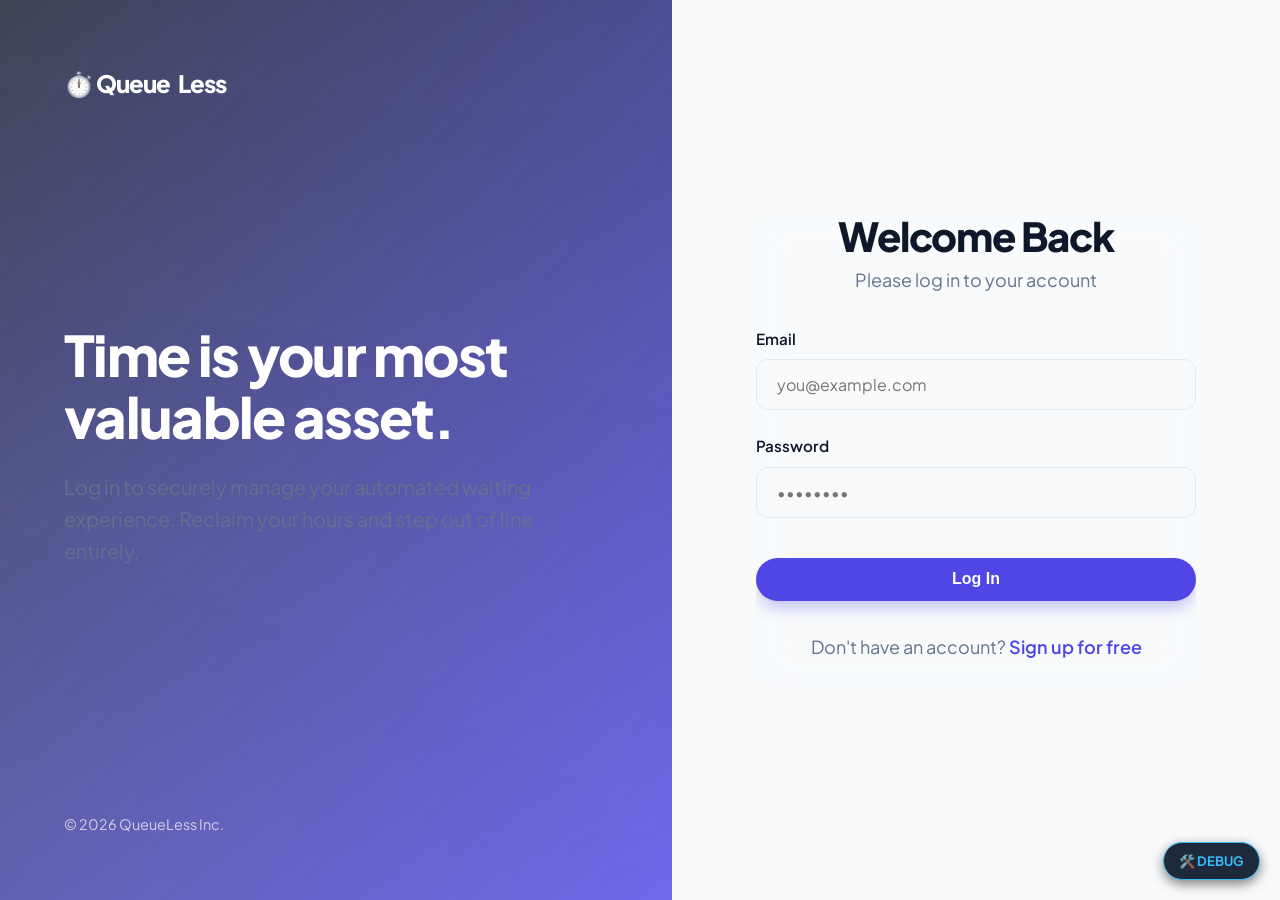
==== QueueLess/admin_dashboard.html @ 06813c3f "first commit" ====
<!DOCTYPE html>
<html lang="en">

<head>
    <meta charset="UTF-8">
    <meta name="viewport" content="width=device-width, initial-scale=1.0">
    <title>Admin Dashboard - QueueLess</title>
    <link href="https://fonts.googleapis.com/css2?family=Inter:wght@400;500;600;700;800&display=swap" rel="stylesheet">
    <link rel="stylesheet" href="assets/css/style.css">
    <style>
        .stat-card {
            display: flex;
            flex-direction: column;
            align-items: center;
            justify-content: center;
            padding: 2.5rem 2rem;
            text-align: center;
            background: linear-gradient(135deg, rgba(30, 41, 59, 0.7), rgba(15, 23, 42, 0.8));
        }

        .stat-card .value {
            font-size: 3.5rem;
            font-weight: 800;
            background: linear-gradient(135deg, var(--primary), var(--secondary));
            -webkit-background-clip: text;
            background-clip: text;
            -webkit-text-fill-color: transparent;
            line-height: 1;
            margin-bottom: 0.75rem;
            filter: drop-shadow(0 2px 10px rgba(99, 102, 241, 0.4));
        }

        .stat-card .label {
            color: var(--text-muted);
            font-weight: 600;
            text-transform: uppercase;
            letter-spacing: 0.1em;
            font-size: 0.85rem;
        }

        /* Tabs */
        .tabs {
            display: flex;
            gap: 1rem;
            margin-bottom: 2rem;
            border-bottom: 1px solid var(--border);
            padding-bottom: 1rem;
        }

        .tab-btn {
            background: transparent;
            border: none;
            color: var(--text-muted);
            font-size: 1.1rem;
            font-weight: 600;
            cursor: pointer;
            padding: 0.5rem 1rem;
            border-radius: 0.5rem;
            transition: all 0.2s;
        }

        .tab-btn:hover {
            color: white;
            background: rgba(255, 255, 255, 0.05);
        }

        .tab-btn.active {
            color: white;
            background: rgba(99, 102, 241, 0.15);
            box-shadow: inset 0 0 0 1px rgba(99, 102, 241, 0.5);
        }

        .tab-content {
            display: none;
            animation: fadeIn 0.4s ease-out;
        }

        .tab-content.active {
            display: block;
        }
    </style>
</head>

<body>
    <div class="app-layout">
        <header class="header">
            <div class="container nav">
                <a href="index.html" class="logo">⏱️ Queue<span>Less</span> <span class="badge">ADMIN</span></a>
                <div class="nav-links">
                    <span id="user-name" style="margin-right: 1.5rem; font-weight: 500; color: #e2e8f0;"></span>
                    <button onclick="logout()" class="btn btn-outline" style="padding: 0.5rem 1.25rem;">Logout</button>
                </div>
            </div>
        </header>

        <div style="position: fixed; top: 12%; right: 8%; font-size: 5rem; opacity: 0.03; z-index: -1;" class="float">🛡️</div>
        <div style="position: fixed; bottom: 15%; left: 8%; font-size: 6rem; opacity: 0.02; z-index: -1;" class="float delay-4">🔑</div>

        <main class="main-content container reveal">
            <div style="display: flex; justify-content: space-between; align-items: center; margin-bottom: 2.5rem;">
                <h2>System Overview</h2>
                <button onclick="generateMockData(this)" class="btn btn-secondary">
                    ⚙️ Generate Mock Data
                </button>
            </div>

            <div class="grid grid-3 mb-4" id="stats-grid">
                <!-- Stats injected here -->
                <p class="text-muted">Loading analytics...</p>
            </div>

            <div class="card mt-4" style="padding: 0; overflow: hidden;">
                <div
                    style="padding: 2rem 2rem 1rem; display: flex; justify-content: space-between; align-items: center; border-bottom: 1px solid var(--border); margin-bottom: 1.5rem;">
                    <div class="tabs" style="border: none; padding: 0; margin: 0;">
                        <button class="tab-btn active" onclick="switchTab('businesses')">🏢 Businesses</button>
                        <button class="tab-btn" onclick="switchTab('customers')">👥 Customers</button>
                    </div>
                    <button onclick="openUserModal()" class="btn btn-primary"
                        style="padding: 0.5rem 1rem; font-size: 0.9rem;">+ Add User</button>
                </div>

                <!-- Businesses Tab -->
                <div id="tab-businesses" class="tab-content active" style="padding: 0 2rem 2rem; overflow-x: auto;">
                    <table>
                        <thead>
                            <tr>
                                <th>User ID</th>
                                <th>Name / Email</th>
                                <th>Business Info</th>
                                <th>Location</th>
                                <th>Joined</th>
                                <th>Actions</th>
                            </tr>
                        </thead>
                        <tbody id="businesses-table">
                            <!-- Table rows injected here -->
                        </tbody>
                    </table>
                </div>

                <!-- Customers Tab -->
                <div id="tab-customers" class="tab-content" style="padding: 0 2rem 2rem; overflow-x: auto;">
                    <table>
                        <thead>
                            <tr>
                                <th>User ID</th>
                                <th>Name</th>
                                <th>Email</th>
                                <th>Joined</th>
                                <th>Actions</th>
                            </tr>
                        </thead>
                        <tbody id="customers-table">
                            <!-- Table rows injected here -->
                        </tbody>
                    </table>
                </div>
            </div>
        </main>
    </div>

    <!-- User Modal Add/Edit -->
    <div id="user-modal" class="modal-overlay hidden">
        <div class="modal-content">
            <button class="modal-close" onclick="closeUserModal()">&times;</button>
            <h3 id="modal-title" style="margin-bottom: 1.5rem;">Add New User</h3>
            <form id="user-form">
                <input type="hidden" id="user-id">
                <div class="form-group">
                    <label class="form-label" for="user-name-input">Full Name</label>
                    <input type="text" id="user-name-input" class="form-control" required>
                </div>
                <div class="form-group">
                    <label class="form-label" for="user-email-input">Email</label>
                    <input type="email" id="user-email-input" class="form-control" required>
                </div>
                <div class="form-group">
                    <label class="form-label" for="user-role-input">Role</label>
                    <select id="user-role-input" class="form-control" required style="appearance: none;">
                        <option value="customer">Customer</option>
                        <option value="business">Business</option>
                        <option value="admin">Admin</option>
                    </select>
                </div>
                <div class="form-group">
                    <label class="form-label" for="user-password-input">Password <span id="pwd-hint" class="text-muted"
                            style="font-weight: 400; font-size: 0.8rem;">(Required)</span></label>
                    <input type="password" id="user-password-input" class="form-control">
                </div>
                <div style="display: flex; gap: 1rem; margin-top: 2rem;">
                    <button type="button" class="btn btn-outline" style="flex: 1;"
                        onclick="closeUserModal()">Cancel</button>
                    <button type="submit" class="btn btn-primary" style="flex: 1;" id="save-user-btn">Save User</button>
                </div>
            </form>
        </div>
    </div>

    <script src="assets/js/main.js"></script>
    <script>
        requireAuth('admin');
        const user = getAuthUser();
        // Fallback protection: If somehow a customer/business lands here, redirect them
        if (user && user.role === 'customer') {
            window.location.href = 'user_dashboard.html';
        }
        if (user && user.role === 'business') {
            window.location.href = 'business_dashboard.html';
        }

        document.getElementById('user-name').textContent = `Hi, ${user.name}`;

        // Tab Switching Logic
        function switchTab(tabId) {
            document.querySelectorAll('.tab-btn').forEach(btn => btn.classList.remove('active'));
            document.querySelectorAll('.tab-content').forEach(content => content.classList.remove('active'));

            document.querySelector(`button[onclick="switchTab('${tabId}')"]`).classList.add('active');
            document.getElementById(`tab-${tabId}`).classList.add('active');
        }

        async function loadStats() {
            try {
                const res = await apiCall('stats', 'GET', null, 'admin.php');
                if (res.status === 'success') {
                    const s = res.stats;
                    document.getElementById('stats-grid').innerHTML = `
                        <div class="card stat-card">
                            <div class="value">${s.total_users}</div>
                            <div class="label">Total Customers</div>
                        </div>
                        <div class="card stat-card">
                            <div class="value">${s.total_businesses}</div>
                            <div class="label">Businesses</div>
                        </div>
                        <div class="card stat-card">
                            <div class="value">${s.total_served}</div>
                            <div class="label">People Served</div>
                        </div>
                    `;
                }
            } catch (err) {
                console.error('Failed to load stats');
            }
        }

        async function loadBusinesses() {
            try {
                const res = await apiCall('businesses', 'GET', null, 'admin.php');
                if (res.status === 'success') {
                    const tbody = document.getElementById('businesses-table');
                    if (res.businesses.length === 0) {
                        tbody.innerHTML = '<tr><td colspan="6" class="text-center text-muted py-4">No businesses found</td></tr>';
                        return;
                    }

                    tbody.innerHTML = res.businesses.map(b => `
                        <tr>
                            <td class="text-muted">#${b.user_id}</td>
                            <td>
                                <div style="font-weight: 600; color: white;">${b.owner_name}</div>
                                <div class="text-muted" style="font-size: 0.85rem">${b.email}</div>
                            </td>
                            <td>
                                ${b.business_id ?
                            `<span style="color: white; font-weight: 500;">${b.business_name}</span><br><span class="text-muted" style="font-size: 0.85rem">${b.service_type}</span>` :
                            `<span style="color: var(--warning); font-size: 0.85rem;">Profile incomplete</span>`
                        }
                            </td>
                            <td class="text-muted">${b.location || '-'}</td>
                            <td class="text-muted" style="font-size: 0.9rem;">${new Date(b.created_at).toLocaleDateString()}</td>
                            <td>
                                <div style="display: flex; gap: 0.5rem;">
                                    <button onclick="openUserModal({id: ${b.user_id}, name: '${b.owner_name.replace(/'/g, "\\'")}', email: '${b.email.replace(/'/g, "\\'")}', role: 'business'})" class="btn btn-outline" style="padding: 0.4rem 0.8rem; font-size: 0.8rem;">Edit</button>
                                    <button onclick="deleteUser(${b.user_id}, 'business')" class="btn btn-danger" style="padding: 0.4rem 0.8rem; font-size: 0.8rem;">Delete</button>
                                </div>
                            </td>
                        </tr>
                    `).join('');
                }
            } catch (err) {
                console.error('Failed to load businesses list');
            }
        }

        async function loadCustomers() {
            try {
                const res = await apiCall('customers', 'GET', null, 'admin.php');
                if (res.status === 'success') {
                    const tbody = document.getElementById('customers-table');
                    if (res.customers.length === 0) {
                        tbody.innerHTML = '<tr><td colspan="5" class="text-center text-muted py-4">No customers found</td></tr>';
                        return;
                    }

                    tbody.innerHTML = res.customers.map(c => `
                        <tr>
                            <td class="text-muted">#${c.id}</td>
                            <td style="font-weight: 600; color: white;">${c.name}</td>
                            <td class="text-muted">${c.email}</td>
                            <td class="text-muted" style="font-size: 0.9rem;">${new Date(c.created_at).toLocaleDateString()}</td>
                            <td>
                                <div style="display: flex; gap: 0.5rem;">
                                    <button onclick="openUserModal({id: ${c.id}, name: '${c.name.replace(/'/g, "\\'")}', email: '${c.email.replace(/'/g, "\\'")}', role: 'customer'})" class="btn btn-outline" style="padding: 0.4rem 0.8rem; font-size: 0.8rem;">Edit</button>
                                    <button onclick="deleteUser(${c.id}, 'customer')" class="btn btn-danger" style="padding: 0.4rem 0.8rem; font-size: 0.8rem;">Delete</button>
                                </div>
                            </td>
                        </tr>
                    `).join('');
                }
            } catch (err) {
                console.error('Failed to load customers list');
            }
        }

        async function deleteUser(id, type) {
            const warning = type === 'business'
                ? "Are you sure you want to completely remove this business? This will delete all their queues and current waitlist."
                : "Are you sure you want to remove this customer account? This will pull them out of any existing queues.";

            if (!confirm(warning)) return;

            try {
                const res = await apiCall('delete_user', 'POST', { id }, 'admin.php');
                if (res.status === 'success') {
                    loadStats();
                    if (type === 'business') loadBusinesses();
                    if (type === 'customer') loadCustomers();
                } else {
                    alert(res.message);
                }
            } catch (err) {
                alert('Failed to delete account');
            }
        }

        async function generateMockData(btn) {
            const originalText = btn.innerHTML;
            btn.innerHTML = "Generating...";
            btn.disabled = true;

            try {
                const res = await fetch('api/seed.php');
                const data = await res.json();

                if (data.status === 'success') {
                    loadStats();
                    loadBusinesses();
                    loadCustomers();

                    // Show a fancy success message
                    const successToast = document.createElement('div');
                    successToast.className = 'alert alert-success';
                    successToast.style.position = 'fixed';
                    successToast.style.bottom = '2rem';
                    successToast.style.right = '2rem';
                    successToast.style.zIndex = '9999';
                    successToast.innerHTML = '✨ ' + data.message;
                    document.body.appendChild(successToast);
                    setTimeout(() => successToast.remove(), 4000);

                } else {
                    alert(data.message);
                }
            } catch (err) {
                alert('Failed to generate mock data');
                console.error(err);
            } finally {
                btn.innerHTML = originalText;
                btn.disabled = false;
            }
        }

        // Modal Logic
        function openUserModal(user = null) {
            const modal = document.getElementById('user-modal');
            const title = document.getElementById('modal-title');
            const form = document.getElementById('user-form');
            const pwdInput = document.getElementById('user-password-input');
            const pwdHint = document.getElementById('pwd-hint');

            form.reset();
            document.getElementById('user-id').value = '';

            if (user) {
                title.textContent = 'Edit User';
                document.getElementById('user-id').value = user.id;
                document.getElementById('user-name-input').value = user.name;
                document.getElementById('user-email-input').value = user.email;
                document.getElementById('user-role-input').value = user.role;

                pwdInput.required = false;
                pwdHint.textContent = '(Leave blank to keep current)';
            } else {
                title.textContent = 'Add New User';
                pwdInput.required = true;
                pwdHint.textContent = '(Required)';
            }

            modal.classList.remove('hidden');
        }

        function closeUserModal() {
            document.getElementById('user-modal').classList.add('hidden');
        }

        document.getElementById('user-form').addEventListener('submit', async (e) => {
            e.preventDefault();
            const btn = document.getElementById('save-user-btn');
            btn.disabled = true;
            btn.textContent = 'Saving...';

            const id = document.getElementById('user-id').value;
            const data = {
                id: id,
                name: document.getElementById('user-name-input').value,
                email: document.getElementById('user-email-input').value,
                role: document.getElementById('user-role-input').value,
                password: document.getElementById('user-password-input').value
            };

            const action = id ? 'update_user' : 'add_user';

            try {
                const res = await apiCall(action, 'POST', data, 'admin.php');
                if (res.status === 'success') {
                    closeUserModal();
                    loadStats();
                    loadBusinesses();
                    loadCustomers();
                } else {
                    alert(res.message);
                }
            } catch (err) {
                alert('Failed to save user');
            } finally {
                btn.disabled = false;
                btn.textContent = 'Save User';
            }
        });

        // Initialization
        document.addEventListener('DOMContentLoaded', () => {
             // Scroll Reveal Logic
            const observer = new IntersectionObserver((entries) => {
                entries.forEach(entry => {
                    if (entry.isIntersecting) {
                        entry.target.classList.add('active');
                    }
                });
            }, { threshold: 0.05 });

            document.querySelectorAll('.reveal').forEach(el => {
                observer.observe(el);
                const rect = el.getBoundingClientRect();
                if (rect.top < window.innerHeight && rect.bottom >= 0) {
                    el.classList.add('active');
                }
            });

            loadStats();
            loadBusinesses();
            loadCustomers();
        });
    </script>
</body>
</html>
---- QueueLess/assets/css/style.css ----
@import url('https://fonts.googleapis.com/css2?family=Plus+Jakarta+Sans:wght@400;500;600;700;800&display=swap');

:root {
  --primary: #4f46e5;
  --primary-hover: #4338ca;
  --secondary: #10b981;
  --bg-main: #f8fafc;
  --bg-card: #ffffff;
  --text-main: #0f172a;
  --text-muted: #64748b;
  --border: #e2e8f0;
  --shadow-sm: 0 1px 2px 0 rgba(0, 0, 0, 0.05);
  --shadow-md: 0 4px 6px -1px rgba(0, 0, 0, 0.1), 0 2px 4px -1px rgba(0, 0, 0, 0.06);
  --shadow-lg: 0 20px 40px -15px rgba(0,0,0,0.05);
  --shadow-hover: 0 25px 50px -12px rgba(79, 70, 229, 0.15);
  --radius: 16px;
}

* {
  margin: 0;
  padding: 0;
  box-sizing: border-box;
}

body {
  font-family: 'Plus Jakarta Sans', sans-serif;
  background-color: var(--bg-main);
  background-image: 
    radial-gradient(at 0% 0%, hsla(253,16%,7%,0.03) 0, transparent 50%), 
    radial-gradient(at 50% 0%, hsla(225,39%,30%,0.03) 0, transparent 50%), 
    radial-gradient(at 100% 0%, hsla(339,49%,30%,0.03) 0, transparent 50%);
  color: var(--text-main);
  line-height: 1.6;
  min-height: 100vh;
  overflow-x: hidden;
  -webkit-font-smoothing: antialiased;
}

body::before {
  content: '';
  position: fixed;
  top: 0; left: 0; width: 100%; height: 100%;
  background-image: url("data:image/svg+xml,%3Csvg width='60' height='60' viewBox='0 0 60 60' xmlns='http://www.w3.org/2000/svg'%3E%3Cg fill='none' fill-rule='evenodd'%3E%3Cg fill='%234f46e5' fill-opacity='0.03'%3E%3Cpath d='M36 34v-4h-2v4h-4v2h4v4h2v-4h4v-2h-4zm0-30V0h-2v4h-4v2h4v4h2V6h4V4h-4zM6 34v-4H4v4H0v2h4v4h2v-4h4v-2H6zM6 4V0H4v4H0v2h4v4h2V6h4V4H6z'/%3E%3C/g%3E%3C/g%3E%3C/svg%3E");
  z-index: -1;
  pointer-events: none;
}

.container {
  max-width: 1280px;
  margin: 0 auto;
  padding: 0 1.5rem;
}

/* Typography */
h1, h2, h3, h4 {
  font-weight: 800;
  line-height: 1.1;
  letter-spacing: -0.03em;
  color: var(--text-main);
}

h1 { font-size: 4rem; }
h2 { font-size: 2.5rem; margin-bottom: 1rem; }
h3 { font-size: 1.5rem; margin-bottom: 0.5rem; }
p { font-size: 1.125rem; color: var(--text-muted); margin-bottom: 1.5rem; }

/* Buttons */
.btn {
  display: inline-flex;
  align-items: center;
  justify-content: center;
  padding: 0.875rem 1.75rem;
  border-radius: 9999px;
  font-weight: 600;
  font-size: 1rem;
  cursor: pointer;
  transition: all 0.3s cubic-bezier(0.4, 0, 0.2, 1);
  border: none;
  text-decoration: none;
}

.btn-primary {
  background-color: var(--primary);
  color: white;
  box-shadow: 0 10px 15px -3px rgba(79, 70, 229, 0.3);
}

.btn-primary:hover {
  background-color: var(--primary-hover);
  transform: translateY(-2px);
  box-shadow: 0 15px 25px -5px rgba(79, 70, 229, 0.4);
}

.btn-secondary {
  background-color: white;
  color: var(--text-main);
  box-shadow: var(--shadow-md);
  border: 1px solid var(--border);
}

.btn-secondary:hover {
  transform: translateY(-2px);
  box-shadow: var(--shadow-lg);
  border-color: transparent;
}

.btn-outline {
  background-color: transparent;
  color: var(--text-main);
  border: 1px solid var(--border);
}

.btn-outline:hover {
  background-color: #f1f5f9;
}

.btn-danger {
  background-color: #fee2e2;
  color: #dc2626;
}
.btn-danger:hover {
  background-color: #fecaca;
}

/* Header */
.header {
  background: rgba(255, 255, 255, 0.9);
  backdrop-filter: blur(12px);
  border-bottom: 1px solid rgba(226, 232, 240, 0.6);
  padding: 1.25rem 0;
  position: sticky;
  top: 0;
  z-index: 50;
}

.nav {
  display: flex;
  justify-content: space-between;
  align-items: center;
}

.logo {
  font-size: 1.5rem;
  font-weight: 800;
  color: var(--primary);
  text-decoration: none;
  display: flex;
  align-items: center;
  gap: 0.5rem;
  letter-spacing: -0.04em;
  transition: transform 0.3s ease;
}

.logo:hover {
  transform: scale(1.05);
}

.logo span { color: var(--text-main); }

.badge {
  font-size: 0.7rem;
  background: var(--text-main);
  color: white;
  padding: 0.25rem 0.75rem;
  border-radius: 999px;
  margin-left: 0.5rem;
  font-weight: 700;
  letter-spacing: 0.05em;
  text-transform: uppercase;
  display: inline-flex;
  align-items: center;
  justify-content: center;
  line-height: 1;
  height: 22px;
}

/* Layout */
.app-layout {
  display: flex;
  flex-direction: column;
  min-height: 100vh;
}

.main-content {
  flex: 1;
  padding: 1rem 0 5rem;
}

/* Cards */
.card {
  background: rgba(255, 255, 255, 0.7);
  backdrop-filter: blur(16px);
  -webkit-backdrop-filter: blur(16px);
  border-radius: var(--radius);
  padding: 2.5rem;
  box-shadow: var(--shadow-sm);
  border: 1px solid rgba(255, 255, 255, 0.4);
  transition: all 0.5s cubic-bezier(0.23, 1, 0.32, 1);
  position: relative;
  overflow: hidden;
}

.card::after {
  content: '';
  position: absolute;
  top: 0; left: -100%;
  width: 100%; height: 100%;
  background: linear-gradient(90deg, transparent, rgba(255,255,255,0.4), transparent);
  transition: 0.5s;
}

.card:hover::after {
  left: 100%;
}

.card:hover {
  transform: translateY(-8px) scale(1.02);
  box-shadow: 0 40px 80px -20px rgba(79, 70, 229, 0.12);
  border-color: var(--primary);
}

/* Forms */
.form-group { margin-bottom: 1.5rem; }
.form-label {
  display: block;
  font-weight: 600;
  margin-bottom: 0.5rem;
  color: var(--text-main);
  font-size: 0.95rem;
}

.form-control {
  width: 100%;
  padding: 0.875rem 1.25rem;
  background: var(--bg-main);
  border: 1px solid var(--border);
  border-radius: 0.75rem;
  color: var(--text-main);
  font-family: inherit;
  font-size: 1rem;
  transition: all 0.2s ease;
}

.form-control:focus {
  outline: none;
  border-color: var(--primary);
  background: white;
  box-shadow: 0 0 0 4px rgba(79, 70, 229, 0.1);
}

/* Grid & Utils */
.grid { display: grid; gap: 2rem; }
@media(min-width: 768px) {
  .grid-2 { grid-template-columns: repeat(2, 1fr); align-items: center;}
  .grid-3 { grid-template-columns: repeat(3, 1fr); }
  .grid-4 { grid-template-columns: repeat(4, 1fr); }
}
@media(max-width: 767px) {
  /* Mobile adjustments */
  h1 { font-size: 2.5rem; }
  h2 { font-size: 2rem; }
  .hero { padding: 3rem 0; text-align: center; }
  .hero-buttons { justify-content: center; flex-direction: column; width: 100%; }
  .hero-buttons .btn { width: 100%; }
  .nav { flex-direction: column; gap: 1rem; }
  .nav-links { display: flex; flex-direction: column; width: 100%; gap: 0.5rem; }
  .nav-links .btn { width: 100%; }
  .logos-grid { flex-wrap: wrap; gap: 2rem; }
  table { display: block; overflow-x: auto; white-space: nowrap; }
}

.text-center { text-align: center; }
.mb-1 { margin-bottom: 0.5rem; }
.mb-2 { margin-bottom: 1rem; }
.mb-4 { margin-bottom: 2rem; }
.mt-4 { margin-top: 2rem; }
.text-muted { color: var(--text-muted); }

/* Modals */
.modal-overlay {
  position: fixed;
  top: 0; left: 0; right: 0; bottom: 0;
  background: rgba(15, 23, 42, 0.4);
  backdrop-filter: blur(8px);
  -webkit-backdrop-filter: blur(8px);
  z-index: 999;
  display: flex;
  align-items: center;
  justify-content: center;
  padding: 1rem;
  animation: fadeIn 0.2s ease-out;
}
.modal-content {
  background: white;
  border-radius: var(--radius);
  width: 100%;
  max-width: 500px;
  padding: 2.5rem;
  box-shadow: var(--shadow-hover);
  border: 1px solid var(--border);
  position: relative;
  animation: scaleIn 0.3s cubic-bezier(0.16, 1, 0.3, 1);
}

@keyframes fadeIn {
  from { opacity: 0; }
  to { opacity: 1; }
}
@keyframes scaleIn {
  from { opacity: 0; transform: scale(0.95) translateY(10px); }
  to { opacity: 1; transform: scale(1) translateY(0); }
}
.modal-close {
  position: absolute;
  top: 1.5rem; right: 1.5rem;
  background: none;
  border: none;
  font-size: 1.5rem;
  cursor: pointer;
  color: var(--text-muted);
  line-height: 1;
}

/* Animations - Premium Staggered Entrances */
.fade-up {
  animation: fadeUp 0.8s cubic-bezier(0.16, 1, 0.3, 1) forwards;
  opacity: 0;
  transform: translateY(30px);
}

@keyframes fadeUp {
  from {
    opacity: 0;
    transform: translateY(30px);
  }
  to {
    opacity: 1;
    transform: translateY(0);
  }
}

@keyframes pulse-glow {
  0% { box-shadow: 0 0 0 0 rgba(79, 70, 229, 0.4); }
  70% { box-shadow: 0 0 0 15px rgba(79, 70, 229, 0); }
  100% { box-shadow: 0 0 0 0 rgba(79, 70, 229, 0); }
}

@keyframes pulse-btn {
  0% { transform: scale(1); }
  50% { transform: scale(1.05); }
  100% { transform: scale(1); }
}

.pulse-glow { animation: pulse-glow 2s infinite; }
.pulse-btn { animation: pulse-btn 2s infinite ease-in-out; }
.delay-1 { animation-delay: 0.1s; }
.delay-2 { animation-delay: 0.2s; }
.delay-3 { animation-delay: 0.3s; }
.delay-4 { animation-delay: 0.4s; }

@keyframes float {
  0% { transform: translateY(0px); }
  50% { transform: translateY(-10px); }
  100% { transform: translateY(0px); }
}

.float {
  animation: float 6s ease-in-out infinite;
}

/* Luxury Scroller */
.reveal {
  opacity: 0;
  transform: translateY(30px);
  transition: all 0.8s cubic-bezier(0.16, 1, 0.3, 1);
}

.reveal.active {
  opacity: 1;
  transform: translateY(0);
}

/* Alerts */
.alert {
  padding: 1rem 1.5rem;
  border-radius: 0.75rem;
  margin-bottom: 1.5rem;
  font-weight: 600;
  font-size: 0.95rem;
  border-left: 4px solid;
}
.alert-error { background-color: #fef2f2; color: #991b1b; border-left-color: #ef4444; }
.alert-success { background-color: #f0fdf4; color: #166534; border-left-color: #22c55e; }
.hidden { display: none !important; }

/* Tables */
table { width: 100%; border-collapse: collapse; margin-top: 1rem; }
th, td { padding: 1.25rem 1rem; text-align: left; border-bottom: 1px solid var(--border); }
th { color: var(--text-muted); font-size: 0.85rem; text-transform: uppercase; font-weight: 700; letter-spacing: 0.05em; }

/* Map iframe wrapper */
.map-container {
  border-radius: 12px;
  overflow: hidden;
  margin-top: 1.5rem;
  box-shadow: var(--shadow-md);
  border: 1px solid var(--border);
  line-height: 0;
  width: 100%;
}
.map-container iframe {
  width: 100%;
  height: 250px;
  border: none;
}

/* Fancy Queue Circle */
.queue-circle {
  width: 180px;
  height: 180px;
  border-radius: 50%;
  border: 6px solid var(--bg-main);
  background: white;
  display: flex;
  flex-direction: column;
  align-items: center;
  justify-content: center;
  margin: 0 auto 2rem;
  box-shadow: var(--shadow-lg), inset 0 0 20px rgba(0,0,0,0.02);
  position: relative;
}

.queue-circle::before {
  content: '';
  position: absolute;
  top: -12px; left: -12px; right: -12px; bottom: -12px;
  border-radius: 50%;
  border: 2px dashed rgba(79, 70, 229, 0.3);
  animation: spin 20s linear infinite;
}

@keyframes spin {
  100% { transform: rotate(360deg); }
}

.queue-number {
  font-size: 4.5rem;
  font-weight: 800;
  color: var(--primary);
  line-height: 1;
}

.queue-label {
  font-size: 0.85rem;
  text-transform: uppercase;
  letter-spacing: 0.1em;
  font-weight: 700;
  color: var(--text-muted);
  margin-top: 0.5rem;
}
/* Filter Pills */
.filter-container {
  margin-bottom: 2rem;
  overflow-x: auto;
  padding-bottom: 0.5rem;
  -ms-overflow-style: none;
  scrollbar-width: none;
}
.filter-container::-webkit-scrollbar {
  display: none;
}
.filter-pills {
  display: flex;
  gap: 0.75rem;
  white-space: nowrap;
}
.filter-pill {
  padding: 0.6rem 1.25rem;
  border-radius: 999px;
  background: white;
  border: 1px solid var(--border);
  color: var(--text-muted);
  font-weight: 600;
  font-size: 0.9rem;
  cursor: pointer;
  transition: all 0.2s ease;
  user-select: none;
}
.filter-pill:hover {
  border-color: var(--primary);
  color: var(--primary);
  background: rgba(79, 70, 229, 0.02);
}
.filter-pill.active {
  background: var(--primary);
  color: white;
  border-color: var(--primary);
  box-shadow: 0 4px 12px rgba(79, 70, 229, 0.2);
}
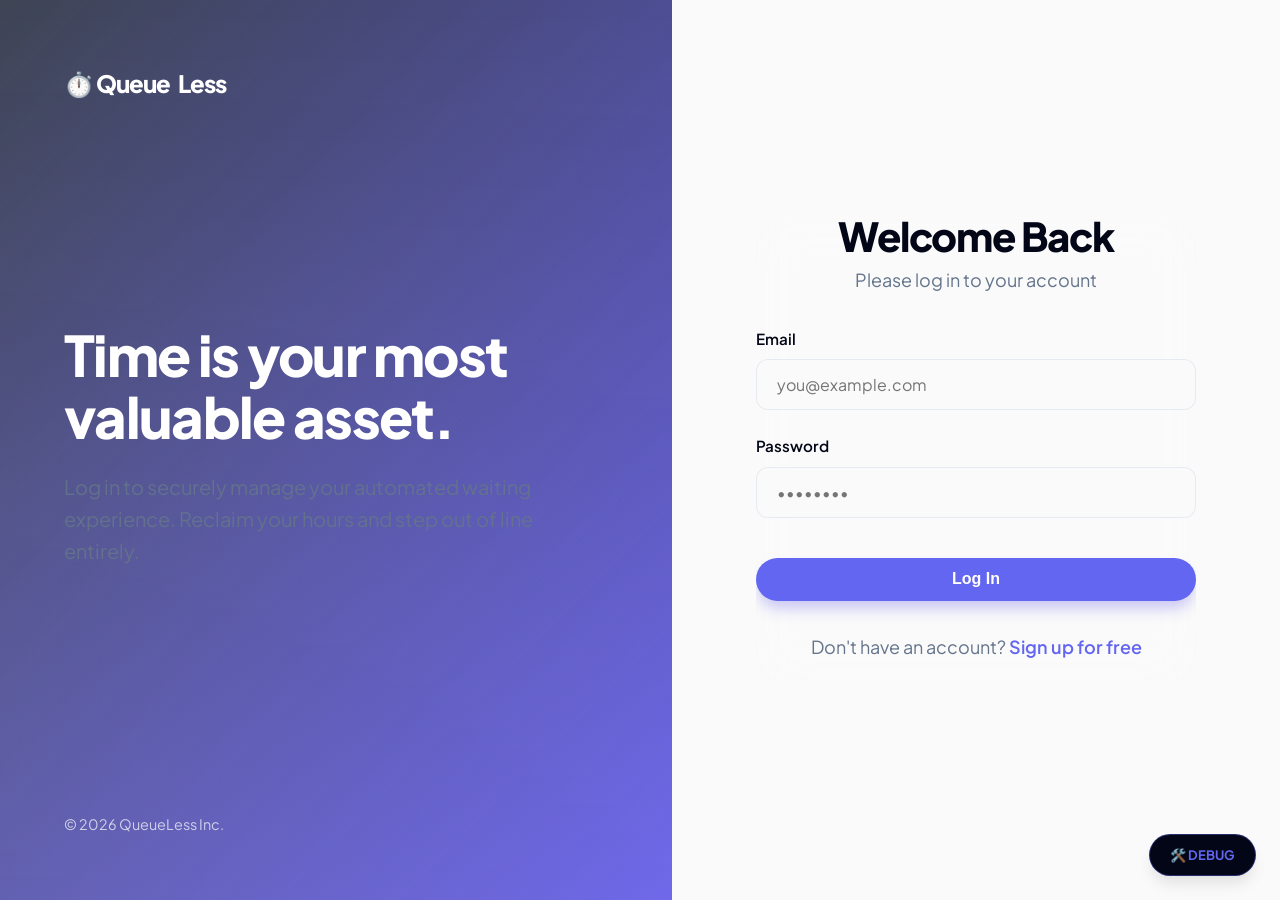
==== commit c13ee720: "second commit" ====
--- a/QueueLess/admin_dashboard.html
+++ b/QueueLess/admin_dashboard.html
@@ -38,7 +38,6 @@
             font-size: 0.85rem;
         }
 
-        /* Tabs */
         .tabs {
             display: flex;
             gap: 1rem;
@@ -120,7 +119,6 @@
                         style="padding: 0.5rem 1rem; font-size: 0.9rem;">+ Add User</button>
                 </div>
 
-                <!-- Businesses Tab -->
                 <div id="tab-businesses" class="tab-content active" style="padding: 0 2rem 2rem; overflow-x: auto;">
                     <table>
                         <thead>
@@ -139,7 +137,6 @@
                     </table>
                 </div>
 
-                <!-- Customers Tab -->
                 <div id="tab-customers" class="tab-content" style="padding: 0 2rem 2rem; overflow-x: auto;">
                     <table>
                         <thead>
--- a/QueueLess/assets/css/style.css
+++ b/QueueLess/assets/css/style.css
@@ -1,19 +1,19 @@
 @import url('https://fonts.googleapis.com/css2?family=Plus+Jakarta+Sans:wght@400;500;600;700;800&display=swap');
 
 :root {
-  --primary: #4f46e5;
-  --primary-hover: #4338ca;
+  --primary: #6366f1;
+  --primary-hover: #4f46e5;
   --secondary: #10b981;
-  --bg-main: #f8fafc;
-  --bg-card: #ffffff;
-  --text-main: #0f172a;
+  --bg-main: #fafafa;
+  --bg-card: rgba(255, 255, 255, 0.8);
+  --text-main: #020617;
   --text-muted: #64748b;
-  --border: #e2e8f0;
+  --border: rgba(226, 232, 240, 0.8);
   --shadow-sm: 0 1px 2px 0 rgba(0, 0, 0, 0.05);
-  --shadow-md: 0 4px 6px -1px rgba(0, 0, 0, 0.1), 0 2px 4px -1px rgba(0, 0, 0, 0.06);
-  --shadow-lg: 0 20px 40px -15px rgba(0,0,0,0.05);
-  --shadow-hover: 0 25px 50px -12px rgba(79, 70, 229, 0.15);
-  --radius: 16px;
+  --shadow-md: 0 4px 6px -1px rgba(0, 0, 0, 0.1);
+  --shadow-lg: 0 20px 25px -5px rgba(0, 0, 0, 0.05);
+  --shadow-premium: 0 40px 80px -20px rgba(99, 102, 241, 0.15);
+  --radius: 24px;
 }
 
 * {
@@ -26,9 +26,10 @@
   font-family: 'Plus Jakarta Sans', sans-serif;
   background-color: var(--bg-main);
   background-image: 
-    radial-gradient(at 0% 0%, hsla(253,16%,7%,0.03) 0, transparent 50%), 
-    radial-gradient(at 50% 0%, hsla(225,39%,30%,0.03) 0, transparent 50%), 
-    radial-gradient(at 100% 0%, hsla(339,49%,30%,0.03) 0, transparent 50%);
+    radial-gradient(at 0% 0%, rgba(99, 102, 241, 0.05) 0px, transparent 50%),
+    radial-gradient(at 100% 0%, rgba(16, 185, 129, 0.05) 0px, transparent 50%),
+    radial-gradient(at 100% 100%, rgba(99, 102, 241, 0.05) 0px, transparent 50%),
+    radial-gradient(at 0% 100%, rgba(16, 185, 129, 0.05) 0px, transparent 50%);
   color: var(--text-main);
   line-height: 1.6;
   min-height: 100vh;
@@ -39,10 +40,14 @@
 body::before {
   content: '';
   position: fixed;
-  top: 0; left: 0; width: 100%; height: 100%;
-  background-image: url("data:image/svg+xml,%3Csvg width='60' height='60' viewBox='0 0 60 60' xmlns='http://www.w3.org/2000/svg'%3E%3Cg fill='none' fill-rule='evenodd'%3E%3Cg fill='%234f46e5' fill-opacity='0.03'%3E%3Cpath d='M36 34v-4h-2v4h-4v2h4v4h2v-4h4v-2h-4zm0-30V0h-2v4h-4v2h4v4h2V6h4V4h-4zM6 34v-4H4v4H0v2h4v4h2v-4h4v-2H6zM6 4V0H4v4H0v2h4v4h2V6h4V4H6z'/%3E%3C/g%3E%3C/g%3E%3C/svg%3E");
+  inset: 0;
+  background-image: 
+    radial-gradient(var(--border) 1px, transparent 1px),
+    repeating-linear-gradient(-45deg, transparent, transparent 100px, rgba(226, 232, 240, 0.1) 100px, rgba(226, 232, 240, 0.1) 101px);
+  background-size: 40px 40px, 100% 100%;
   z-index: -1;
   pointer-events: none;
+  opacity: 0.6;
 }
 
 .container {
@@ -186,36 +191,23 @@
   padding: 1rem 0 5rem;
 }
 
-/* Cards */
+/* Component Architecture */
 .card {
-  background: rgba(255, 255, 255, 0.7);
-  backdrop-filter: blur(16px);
-  -webkit-backdrop-filter: blur(16px);
+  background: var(--bg-card);
+  backdrop-filter: blur(24px);
+  -webkit-backdrop-filter: blur(24px);
   border-radius: var(--radius);
   padding: 2.5rem;
   box-shadow: var(--shadow-sm);
   border: 1px solid rgba(255, 255, 255, 0.4);
-  transition: all 0.5s cubic-bezier(0.23, 1, 0.32, 1);
+  transition: all 0.6s cubic-bezier(0.16, 1, 0.3, 1);
   position: relative;
   overflow: hidden;
 }
 
-.card::after {
-  content: '';
-  position: absolute;
-  top: 0; left: -100%;
-  width: 100%; height: 100%;
-  background: linear-gradient(90deg, transparent, rgba(255,255,255,0.4), transparent);
-  transition: 0.5s;
-}
-
-.card:hover::after {
-  left: 100%;
-}
-
 .card:hover {
-  transform: translateY(-8px) scale(1.02);
-  box-shadow: 0 40px 80px -20px rgba(79, 70, 229, 0.12);
+  transform: translateY(-12px);
+  box-shadow: var(--shadow-premium);
   border-color: var(--primary);
 }
 
@@ -321,7 +313,7 @@
   line-height: 1;
 }
 
-/* Animations - Premium Staggered Entrances */
+/* Animation Suite */
 .fade-up {
   animation: fadeUp 0.8s cubic-bezier(0.16, 1, 0.3, 1) forwards;
   opacity: 0;
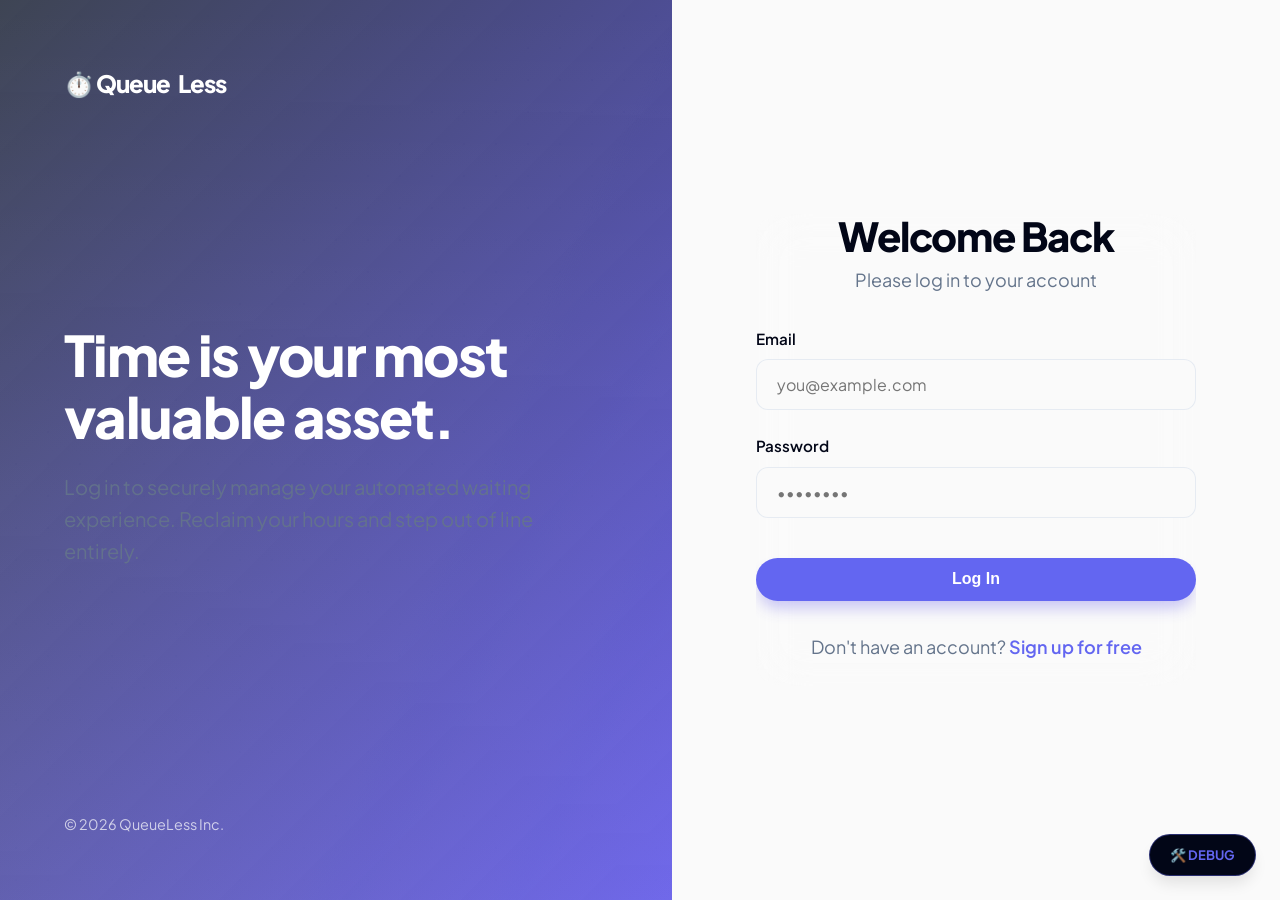
==== commit de72ee59: "third commit" ====
--- a/QueueLess/admin_dashboard.html
+++ b/QueueLess/admin_dashboard.html
@@ -6,7 +6,7 @@
     <meta name="viewport" content="width=device-width, initial-scale=1.0">
     <title>Admin Dashboard - QueueLess</title>
     <link href="https://fonts.googleapis.com/css2?family=Inter:wght@400;500;600;700;800&display=swap" rel="stylesheet">
-    <link rel="stylesheet" href="assets/css/style.css">
+    <link rel="stylesheet" href="assets/css/style.css?v=1.4">
     <style>
         .stat-card {
             display: flex;
--- a/QueueLess/assets/css/style.css
+++ b/QueueLess/assets/css/style.css
@@ -26,10 +26,10 @@
   font-family: 'Plus Jakarta Sans', sans-serif;
   background-color: var(--bg-main);
   background-image: 
-    radial-gradient(at 0% 0%, rgba(99, 102, 241, 0.05) 0px, transparent 50%),
-    radial-gradient(at 100% 0%, rgba(16, 185, 129, 0.05) 0px, transparent 50%),
-    radial-gradient(at 100% 100%, rgba(99, 102, 241, 0.05) 0px, transparent 50%),
-    radial-gradient(at 0% 100%, rgba(16, 185, 129, 0.05) 0px, transparent 50%);
+    radial-gradient(at 0% 0%, rgba(99, 102, 241, 0.03) 0px, transparent 50%),
+    radial-gradient(at 100% 0%, rgba(16, 185, 129, 0.03) 0px, transparent 50%),
+    radial-gradient(at 100% 100%, rgba(99, 102, 241, 0.03) 0px, transparent 50%),
+    radial-gradient(at 0% 100%, rgba(16, 185, 129, 0.03) 0px, transparent 50%);
   color: var(--text-main);
   line-height: 1.6;
   min-height: 100vh;
@@ -43,11 +43,11 @@
   inset: 0;
   background-image: 
     radial-gradient(var(--border) 1px, transparent 1px),
-    repeating-linear-gradient(-45deg, transparent, transparent 100px, rgba(226, 232, 240, 0.1) 100px, rgba(226, 232, 240, 0.1) 101px);
-  background-size: 40px 40px, 100% 100%;
+    linear-gradient(115deg, transparent 40%, rgba(226, 232, 240, 0.3) 45%, transparent 50%, rgba(226, 232, 240, 0.3) 55%, transparent 60%);
+  background-size: 32px 32px, 100% 100%;
   z-index: -1;
   pointer-events: none;
-  opacity: 0.6;
+  opacity: 0.5;
 }
 
 .container {
